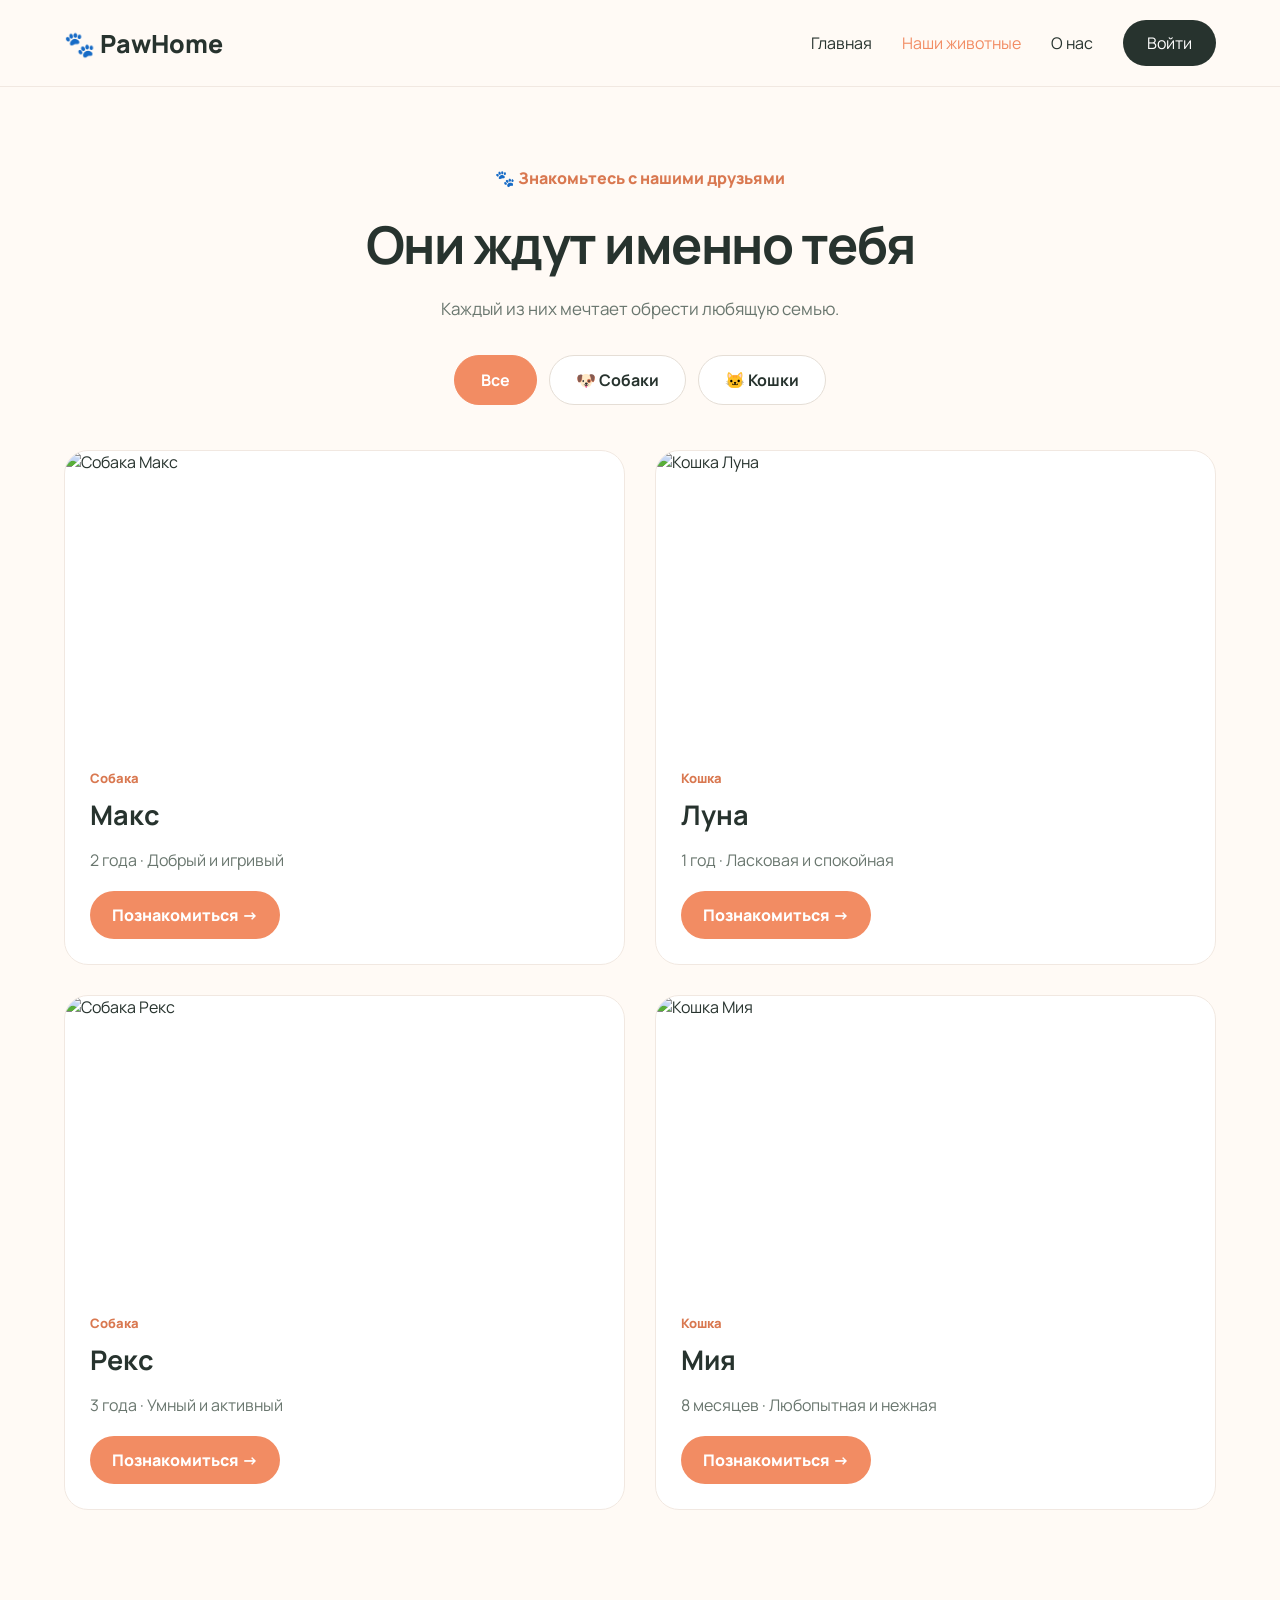
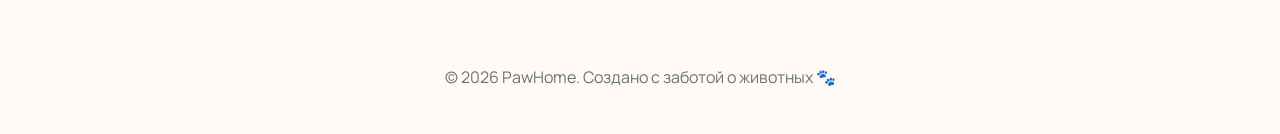
==== animals.html @ 5a9e2fda "Initial PawHome website structure" ====
<!DOCTYPE html>
<html lang="ru">
<head>
    <meta charset="UTF-8">
    <meta name="viewport" content="width=device-width, initial-scale=1.0">
    <title>Наши животные — PawHome</title>
    <link rel="stylesheet" href="css/style.css">
</head>
<body>

<header class="header">
    <nav class="navbar">
        <a href="index.html" class="logo">🐾 PawHome</a>

        <button class="menu-toggle"
                aria-label="Открыть меню"
                aria-expanded="false">☰</button>

        <div class="nav-links">
            <a href="index.html">Главная</a>
            <a href="animals.html" class="active">Наши животные</a>
            <a href="index.html#about">О нас</a>
            <a href="login.html" class="login-btn">Войти</a>
        </div>
    </nav>
</header>

<main class="catalog">
    <div class="catalog-heading">
        <span class="eyebrow">🐾 Знакомьтесь с нашими друзьями</span>
        <h1>Они ждут именно тебя</h1>
        <p>Каждый из них мечтает обрести любящую семью.</p>
    </div>

    <div class="filters">
        <button class="filter-btn active" data-filter="all">Все</button>
        <button class="filter-btn" data-filter="dog">🐶 Собаки</button>
        <button class="filter-btn" data-filter="cat">🐱 Кошки</button>
    </div>

    <div class="animal-grid">

        <article class="animal-card" data-type="dog">
            <img src="https://images.unsplash.com/photo-1552053831-71594a27632d?w=600"
                 alt="Собака Макс">
            <div class="animal-info">
                <span class="animal-type">Собака</span>
                <h2>Макс</h2>
                <p>2 года · Добрый и игривый</p>
                <button class="animal-btn">Познакомиться →</button>
            </div>
        </article>

        <article class="animal-card" data-type="cat">
            <img src="https://images.unsplash.com/photo-1573865526739-10659fec78a5?w=600"
                 alt="Кошка Луна">
            <div class="animal-info">
                <span class="animal-type">Кошка</span>
                <h2>Луна</h2>
                <p>1 год · Ласковая и спокойная</p>
                <button class="animal-btn">Познакомиться →</button>
            </div>
        </article>

        <article class="animal-card" data-type="dog">
            <img src="https://images.unsplash.com/photo-1543466835-00a7907e9de1?w=600"
                 alt="Собака Рекс">
            <div class="animal-info">
                <span class="animal-type">Собака</span>
                <h2>Рекс</h2>
                <p>3 года · Умный и активный</p>
                <button class="animal-btn">Познакомиться →</button>
            </div>
        </article>

        <article class="animal-card" data-type="cat">
            <img src="https://images.unsplash.com/photo-1514888286974-6c03e2ca1dba?w=600"
                 alt="Кошка Мия">
            <div class="animal-info">
                <span class="animal-type">Кошка</span>
                <h2>Мия</h2>
                <p>8 месяцев · Любопытная и нежная</p>
                <button class="animal-btn">Познакомиться →</button>
            </div>
        </article>

    </div>
</main>

<footer>
    <p>© 2026 PawHome. Создано с заботой о животных 🐾</p>
</footer>

<script src="js/script.js"></script>
</body>
</html>
---- css/style.css ----
@import url('https://fonts.googleapis.com/css2?family=Manrope:wght@400;500;600;700;800&display=swap');

:root {
    --primary: #f28c63;
    --dark: #27332e;
    --muted: #69766e;
    --background: #fffaf5;
}

* {
    box-sizing: border-box;
}

html {
    scroll-behavior: smooth;
}

body {
    margin: 0;
    font-family: 'Manrope', sans-serif;
    background: var(--background);
    color: var(--dark);
}

a {
    text-decoration: none;
    color: inherit;
}

.header {
    background: rgba(255, 250, 245, .95);
    position: sticky;
    top: 0;
    z-index: 10;
    border-bottom: 1px solid #f1e8e1;
}

.navbar {
    max-width: 1200px;
    margin: auto;
    padding: 20px 24px;
    display: flex;
    justify-content: space-between;
    align-items: center;
}

.logo {
    font-size: 25px;
    font-weight: 800;
}

.nav-links {
    display: flex;
    align-items: center;
    gap: 30px;
}

.nav-links a:hover,
.nav-links .active {
    color: var(--primary);
}

.login-btn {
    background: var(--dark);
    color: white !important;
    padding: 12px 24px;
    border-radius: 30px;
}

.menu-toggle {
    display: none;
    border: none;
    background: transparent;
    font-size: 27px;
    cursor: pointer;
}

.hero {
    max-width: 1200px;
    margin: auto;
    padding: 90px 24px;
    min-height: 650px;
    display: grid;
    grid-template-columns: 1fr 1fr;
    align-items: center;
    gap: 65px;
}

.eyebrow {
    display: inline-block;
    color: #d97850;
    font-weight: 800;
    margin-bottom: 15px;
}

.hero h1 {
    font-size: clamp(40px, 5vw, 68px);
    line-height: 1.15;
    letter-spacing: -2px;
    margin: 0 0 25px;
}

.hero h1 span {
    color: var(--primary);
}

.hero p,
.about p {
    color: var(--muted);
    line-height: 1.9;
    font-size: 17px;
}

.hero-actions {
    display: flex;
    gap: 15px;
    flex-wrap: wrap;
    margin-top: 30px;
}

.btn {
    display: inline-block;
    padding: 16px 25px;
    border-radius: 30px;
    font-weight: 800;
    transition: transform .25s, background .25s;
}

.btn:hover {
    transform: translateY(-4px);
}

.btn-primary {
    background: var(--primary);
    color: white;
}

.btn-outline {
    border: 1px solid #c9cec8;
}

.hero-image {
    position: relative;
}

.hero-image img {
    width: 100%;
    height: 490px;
    object-fit: cover;
    border-radius: 35px;
    box-shadow: 0 25px 55px #27332e20;
}

.image-label {
    position: absolute;
    bottom: 25px;
    left: -25px;
    background: white;
    padding: 17px 23px;
    border-radius: 15px;
    box-shadow: 0 10px 35px #00000012;
    font-weight: 800;
}

.features {
    max-width: 1200px;
    margin: 0 auto;
    padding: 30px 24px 90px;
    display: grid;
    grid-template-columns: repeat(3, 1fr);
    gap: 22px;
}

.feature {
    padding: 35px;
    background: white;
    border: 1px solid #f0e9e3;
    border-radius: 25px;
}

.feature span {
    font-size: 35px;
}

.feature h3 {
    margin-bottom: 8px;
}

.feature p {
    color: var(--muted);
    line-height: 1.7;
}

.about {
    padding: 90px 24px;
    background: #f5efe7;
    text-align: center;
}

.about h2 {
    font-size: clamp(30px, 4vw, 44px);
    margin: 0;
}

.about p {
    max-width: 650px;
    margin: 20px auto 30px;
}

footer {
    text-align: center;
    padding: 30px 16px;
    color: var(--muted);
}

@media (max-width: 768px) {
    .menu-toggle {
        display: block;
    }

    .nav-links {
        display: none;
        position: absolute;
        top: 70px;
        left: 0;
        right: 0;
        padding: 25px;
        background: var(--background);
        flex-direction: column;
        box-shadow: 0 15px 25px #00000010;
    }

    .nav-links.open {
        display: flex;
    }

    .hero {
        grid-template-columns: 1fr;
        padding-top: 55px;
        gap: 35px;
    }

    .hero-image img {
        height: 350px;
    }

    .image-label {
        left: 12px;
    }

    .features {
        grid-template-columns: 1fr;
    }
}

/* ANIMALS CATALOG */

.catalog {
    max-width: 1200px;
    margin: 0 auto;
    padding: 80px 24px 110px;
}

.catalog-heading {
    text-align: center;
    margin-bottom: 35px;
}

.catalog-heading h1 {
    font-size: clamp(32px, 5vw, 52px);
    letter-spacing: -1.5px;
    margin: 5px 0 15px;
}

.catalog-heading p {
    color: var(--muted);
    font-size: 17px;
}

.filters {
    display: flex;
    justify-content: center;
    flex-wrap: wrap;
    gap: 12px;
    margin-bottom: 45px;
}

.filter-btn {
    padding: 13px 26px;
    border: 1px solid #e5ded6;
    border-radius: 30px;
    background: white;
    color: var(--dark);
    font: inherit;
    font-weight: 700;
    cursor: pointer;
    transition: 0.25s;
}

.filter-btn:hover,
.filter-btn.active {
    background: var(--primary);
    border-color: var(--primary);
    color: white;
}

.animal-grid {
    display: grid;
    grid-template-columns: repeat(2, minmax(0, 1fr));
    gap: 30px;
}

.animal-card {
    overflow: hidden;
    background: white;
    border-radius: 24px;
    border: 1px solid #f1e8e1;
    transition: transform .3s, box-shadow .3s;
}

.animal-card:hover {
    transform: translateY(-6px);
    box-shadow: 0 16px 35px #27332e15;
}

.animal-card img {
    display: block;
    width: 100%;
    height: 290px;
    object-fit: cover;
}

.animal-info {
    padding: 25px;
}

.animal-type {
    color: #d97850;
    font-size: 13px;
    font-weight: 800;
}

.animal-info h2 {
    font-size: 27px;
    margin: 8px 0;
}

.animal-info p {
    color: var(--muted);
    margin-bottom: 20px;
}

.animal-btn {
    border: none;
    background: var(--primary);
    color: white;
    padding: 13px 22px;
    border-radius: 30px;
    font: inherit;
    font-weight: 800;
    cursor: pointer;
}

.animal-card.hidden {
    display: none;
}

@media (max-width: 650px) {
    .animal-grid {
        grid-template-columns: 1fr;
    }

    .catalog {
        padding-top: 55px;
    }
}

/* AUTH PAGE */

.auth-page {
    min-height: calc(100vh - 170px);
    display: flex;
    justify-content: center;
    align-items: center;
    padding: 65px 20px;
    background:
        radial-gradient(circle at 15% 20%, #ffe7db, transparent 35%),
        radial-gradient(circle at 85% 80%, #e9f0e6, transparent 35%),
        var(--background);
}

.auth-card {
    width: 100%;
    max-width: 460px;
    padding: 45px 38px;
    background: white;
    border: 1px solid #f1e8e1;
    border-radius: 28px;
    box-shadow: 0 20px 65px #27332e12;
    text-align: center;
}

.auth-icon {
    font-size: 38px;
    margin-bottom: 15px;
}

.auth-card h1 {
    font-size: 29px;
    letter-spacing: -1px;
    margin: 0 0 12px;
}

.auth-subtitle {
    font-size: 14px;
    line-height: 1.7;
    color: var(--muted);
    margin-bottom: 30px;
}

.auth-tabs {
    display: flex;
    background: #f7f5f2;
    padding: 5px;
    border-radius: 14px;
    margin-bottom: 28px;
}

.auth-tab {
    flex: 1;
    border: none;
    background: transparent;
    padding: 13px;
    font: inherit;
    font-weight: 700;
    border-radius: 11px;
    cursor: pointer;
    color: var(--muted);
}

.auth-tab.active {
    background: white;
    color: var(--dark);
    box-shadow: 0 3px 12px #00000010;
}

.form-group {
    text-align: left;
    margin-bottom: 20px;
}

.form-group[hidden] {
    display: none;
}

.form-group label {
    display: block;
    font-size: 13px;
    font-weight: 800;
    margin-bottom: 9px;
}

.form-group input {
    width: 100%;
    padding: 15px 16px;
    border: 1px solid #e4e5e1;
    border-radius: 12px;
    background: #fcfcfb;
    font: inherit;
    font-size: 14px;
    outline: none;
    transition: border-color .2s, box-shadow .2s;
}

.form-group input:focus {
    border-color: var(--primary);
    box-shadow: 0 0 0 3px #f28c6320;
}

.auth-submit {
    width: 100%;
    border: none;
    cursor: pointer;
    font: inherit;
    margin-top: 8px;
}

.form-message {
    font-size: 13px;
    font-weight: 700;
    min-height: 18px;
}

.form-message.error {
    color: #ca4141;
}

.form-message.success {
    color: #25865a;
}

.auth-note {
    color: var(--muted);
    font-size: 12px;
    margin: 25px 0 0;
}

@media (max-width: 480px) {
    .auth-card {
        padding: 35px 22px;
    }
}

/* FINAL RESPONSIVE IMPROVEMENTS */

img {
    max-width: 100%;
}

button, input {
    font-family: inherit;
}

button:focus-visible,
a:focus-visible,
input:focus-visible {
    outline: 3px solid var(--primary);
    outline-offset: 3px;
}

@media (prefers-reduced-motion: no-preference) {
    .feature,
    .animal-card,
    .auth-card {
        animation: fadeUp .6s ease both;
    }

    @keyframes fadeUp {
        from {
            opacity: 0;
            transform: translateY(15px);
        }
        to {
            opacity: 1;
            transform: translateY(0);
        }
    }
}

@media (max-width: 480px) {
    .navbar {
        padding: 15px 20px;
    }

    .hero h1 {
        letter-spacing: -1px;
    }

    .hero-actions .btn {
        text-align: center;
    }

    .hero-image img {
        height: 290px;
    }

    .feature {
        padding: 25px;
    }
}
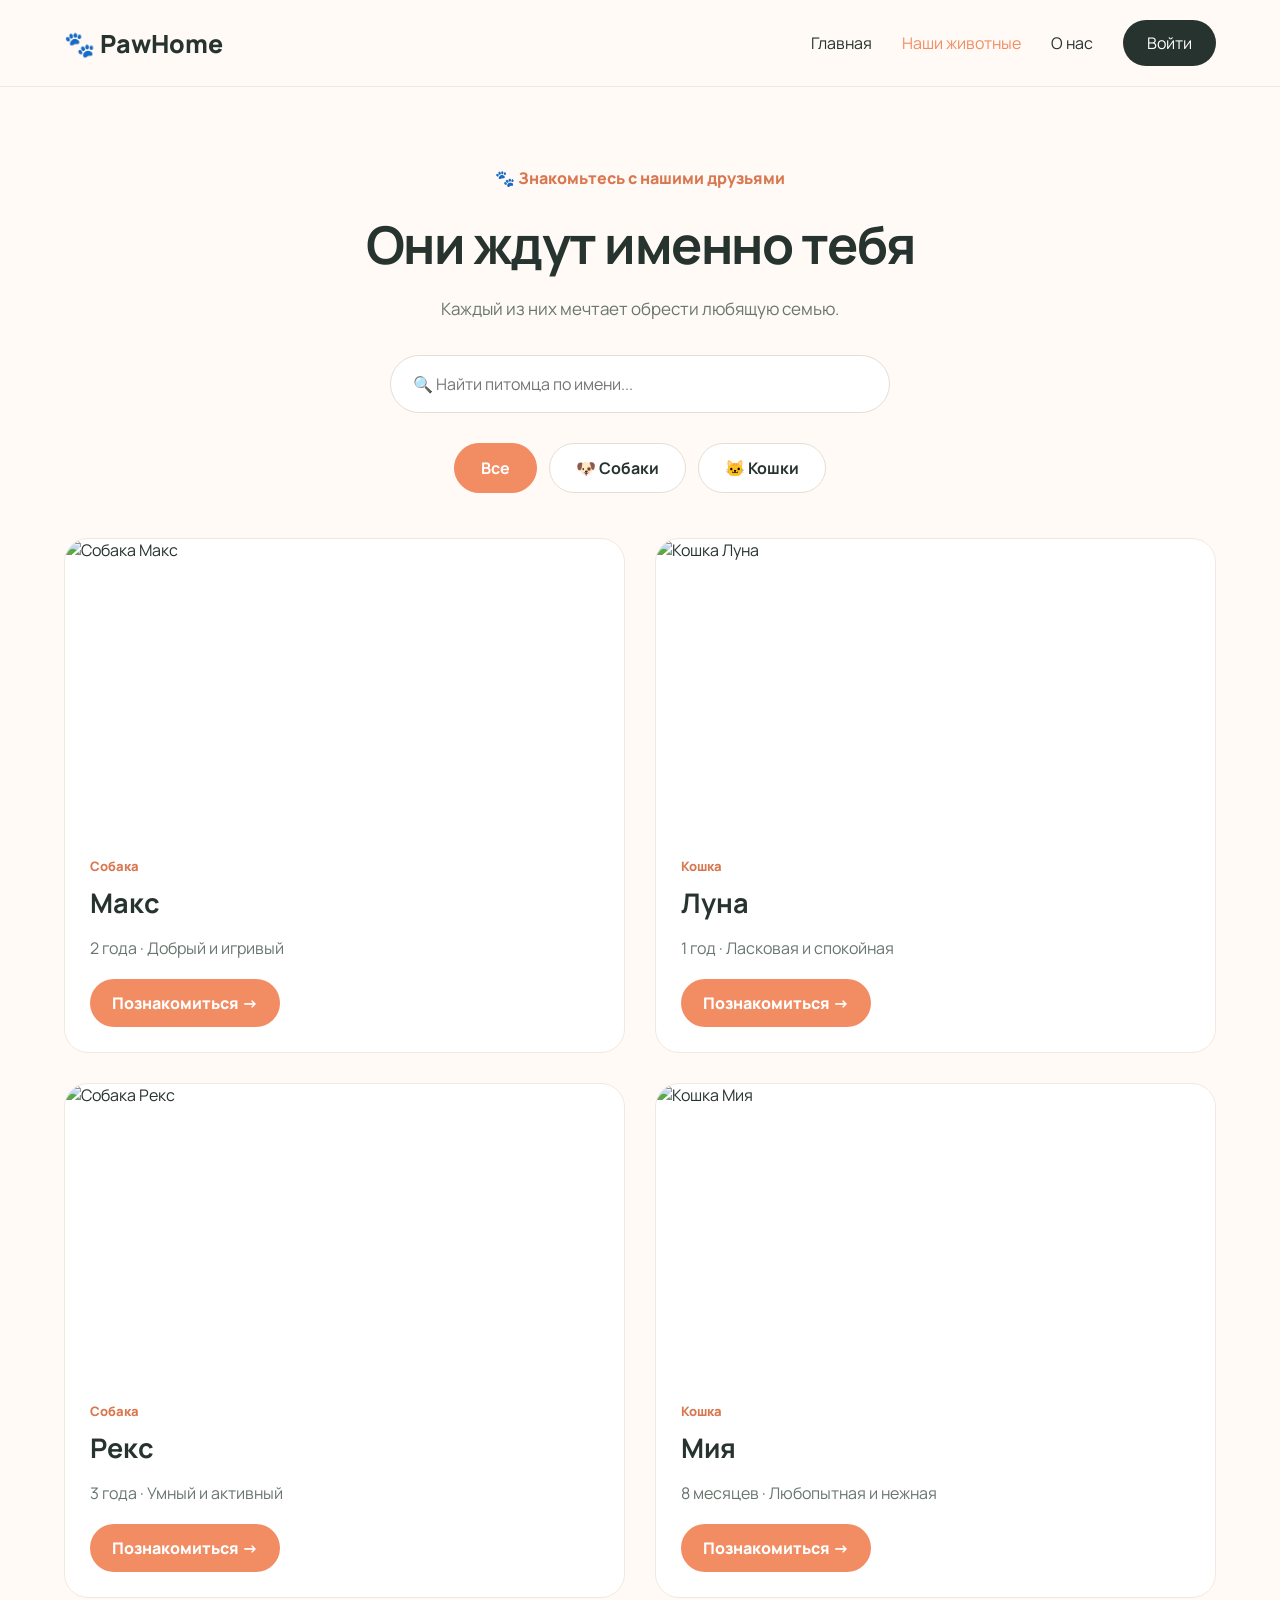
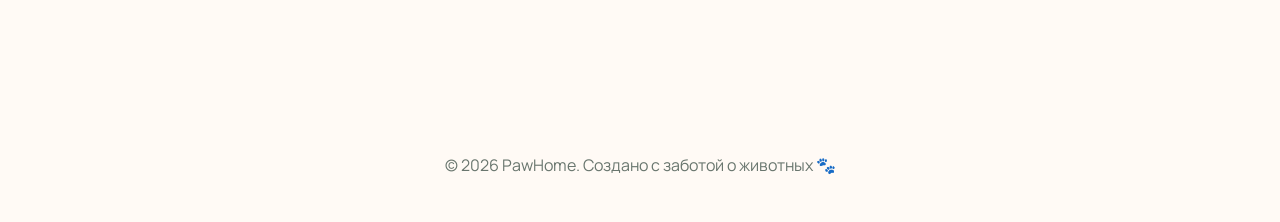
==== commit 65f079c6: "feat: add animal search functionality" ====
--- a/animals.html
+++ b/animals.html
@@ -32,6 +32,17 @@
         <h1>Они ждут именно тебя</h1>
         <p>Каждый из них мечтает обрести любящую семью.</p>
     </div>
+
+
+<div class="search-container">
+    <input
+        type="search"
+        id="animalSearch"
+        placeholder="🔍 Найти питомца по имени..."
+        aria-label="Поиск животных по имени"
+    >
+</div>
+
 
     <div class="filters">
         <button class="filter-btn active" data-filter="all">Все</button>
--- a/css/style.css
+++ b/css/style.css
@@ -569,3 +569,26 @@
         padding: 25px;
     }
 }
+
+/* ANIMAL SEARCH */
+
+.search-container {
+    max-width: 500px;
+    margin: 0 auto 30px;
+}
+
+.search-container input {
+    width: 100%;
+    padding: 17px 22px;
+    border: 1px solid #e5ded6;
+    border-radius: 30px;
+    background: white;
+    font: inherit;
+    outline: none;
+    transition: .25s;
+}
+
+.search-container input:focus {
+    border-color: var(--primary);
+    box-shadow: 0 0 0 4px #f28c6320;
+}
